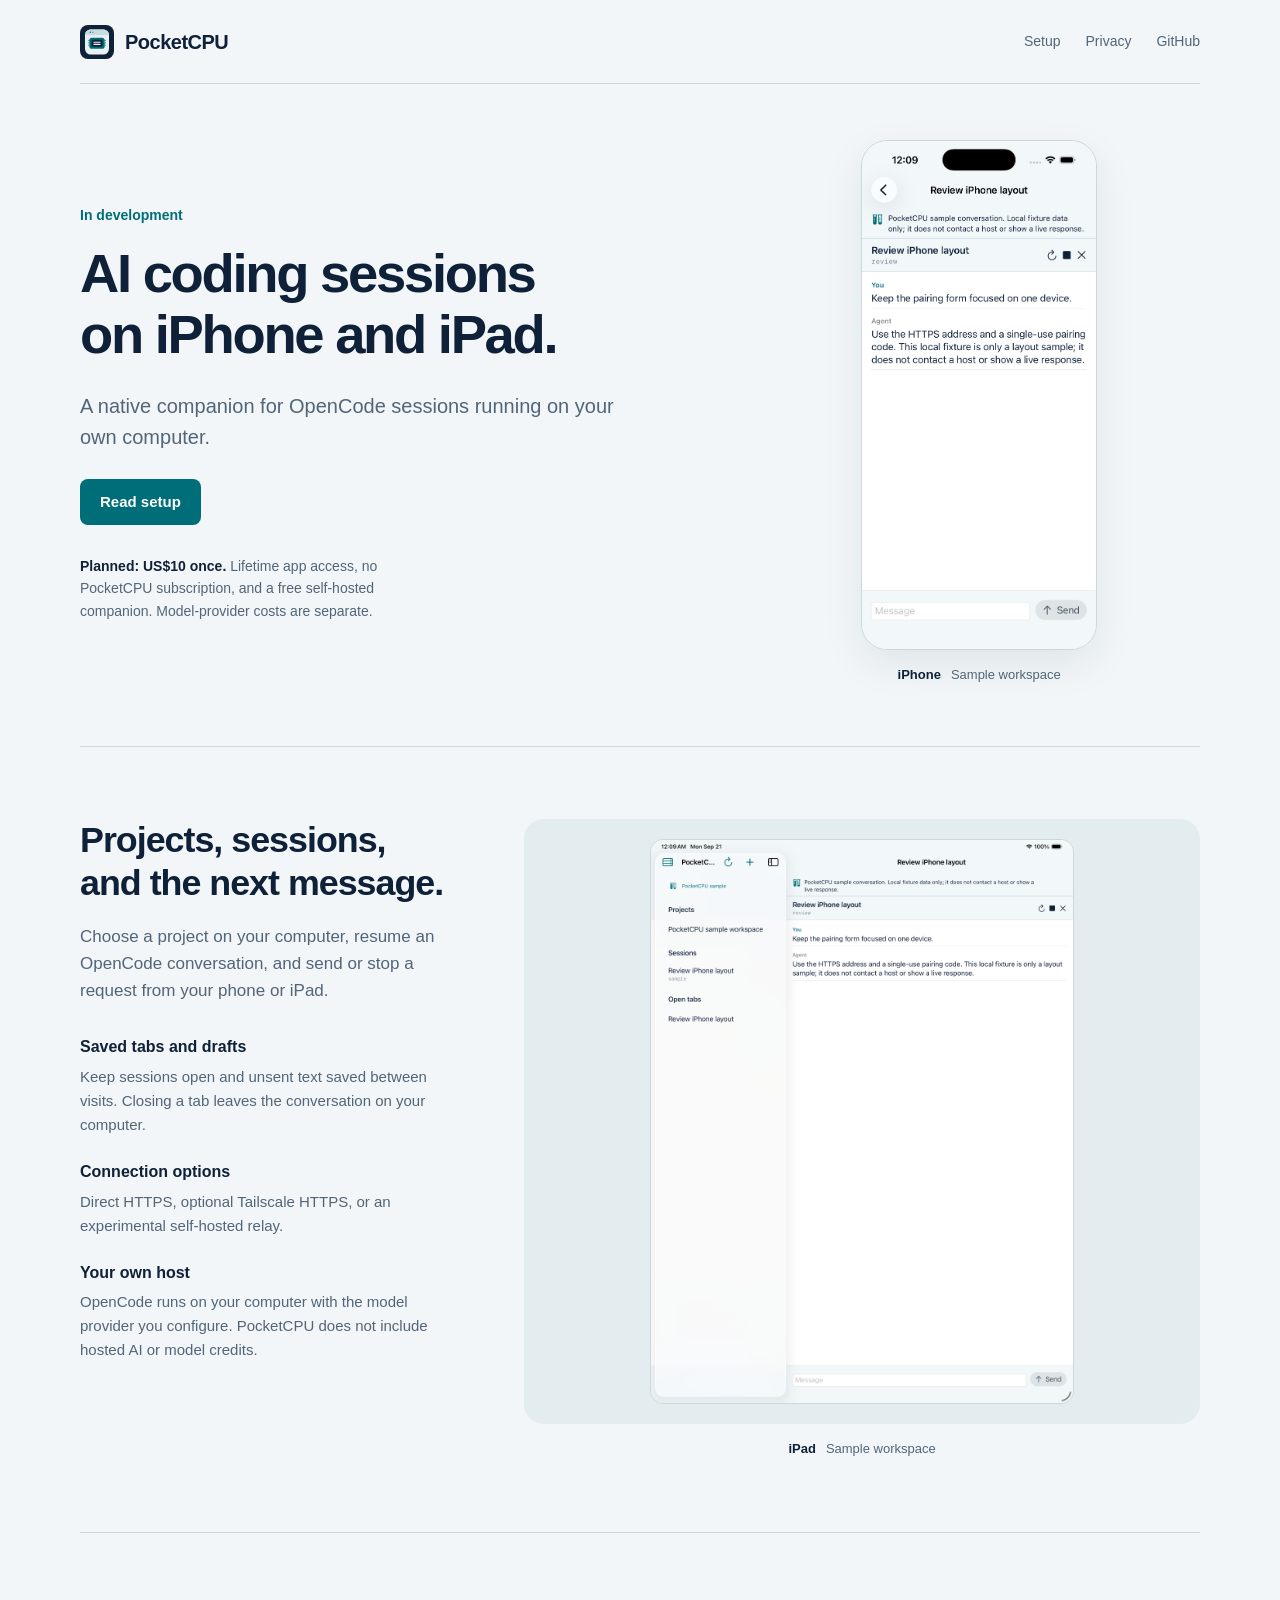
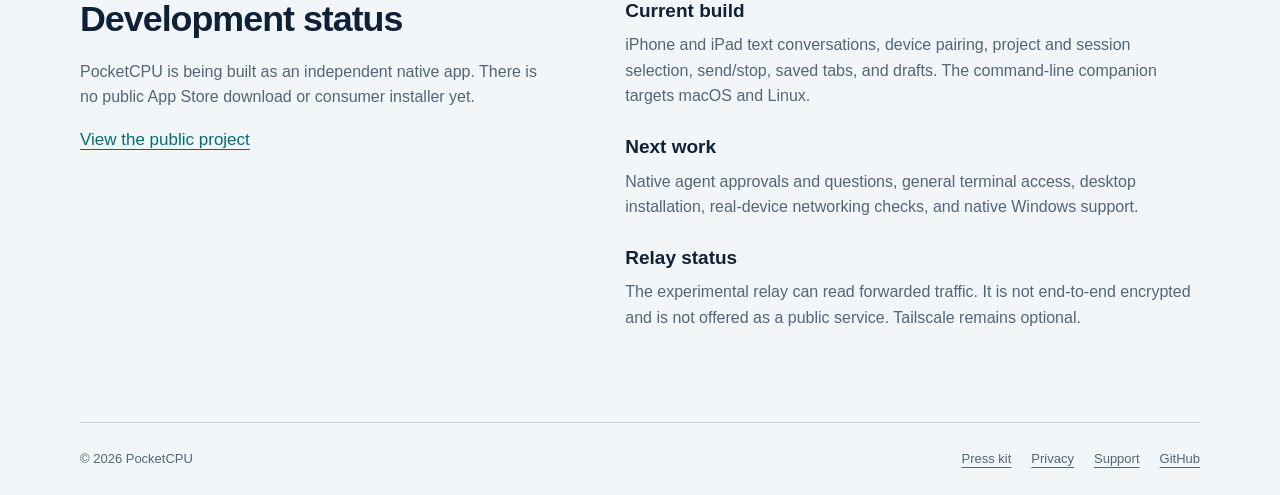
==== index.html @ 03f11029 "Publish PocketCPU development website and product materials" ====
<!doctype html>
<html lang="en">
<head>
  <meta charset="utf-8">
  <meta name="viewport" content="width=device-width, initial-scale=1">
  <meta name="description" content="A native iPhone and iPad client for OpenCode sessions on your own computer. In development. Planned US$10 one-time purchase.">
  <meta property="og:title" content="PocketCPU | AI coding on iPhone and iPad">
  <meta property="og:description" content="A native iPhone and iPad client for OpenCode sessions on your own computer. In development. Planned US$10 one-time purchase.">
  <meta property="og:type" content="website">
  <meta property="og:url" content="https://sbenson2.github.io/PocketCPU/">
  <meta property="og:image" content="https://sbenson2.github.io/PocketCPU/assets/app-icon-1024.png">
  <meta property="og:image:alt" content="PocketCPU app icon">
  <meta name="twitter:card" content="summary">
  <link rel="canonical" href="https://sbenson2.github.io/PocketCPU/">
  <link rel="icon" href="assets/brand.svg" type="image/svg+xml">
  <link rel="apple-touch-icon" href="assets/app-icon-1024.png">
  <link rel="stylesheet" href="styles.css">
  <title>PocketCPU | AI coding on iPhone and iPad</title>
</head>
<body>
  <a class="skip-link" href="#main">Skip to content</a>
  <header class="site-header wrap">
    <a class="brand" href="./" aria-label="PocketCPU home"><img src="assets/brand.svg" width="34" height="34" alt=""><span>PocketCPU</span></a>
    <nav aria-label="Main navigation">
      <a href="guide.html">Setup</a>
      <a href="privacy.html">Privacy</a>
      <a class="desktop-link" href="https://github.com/sbenson2/PocketCPU">GitHub</a>
    </nav>
  </header>
  <main id="main" tabindex="-1">
    <section class="hero wrap" aria-labelledby="intro">
      <div class="hero-copy">
        <p class="status">In development</p>
        <h1 id="intro">AI coding sessions<br>on iPhone and iPad.</h1>
        <p class="lede">A native companion for OpenCode sessions running on your own computer.</p>
        <a class="button primary" href="guide.html">Read setup</a>
        <p class="purchase-note"><strong>Planned: US$10 once.</strong> Lifetime app access, no PocketCPU subscription, and a free self-hosted companion. Model-provider costs are separate.</p>
      </div>
      <figure class="hero-shot">
        <img src="assets/screenshot-iphone.png" width="1206" height="2622" fetchpriority="high" alt="PocketCPU on iPhone showing a labelled sample coding conversation">
        <figcaption><strong>iPhone</strong><span>Sample workspace</span></figcaption>
      </figure>
    </section>
    <section class="workspace wrap" aria-labelledby="workspace">
      <div class="workspace-copy">
        <h2 id="workspace">Projects, sessions,<br>and the next message.</h2>
        <p>Choose a project on your computer, resume an OpenCode conversation, and send or stop a request from your phone or iPad.</p>
        <dl class="feature-list">
          <dt>Saved tabs and drafts</dt><dd>Keep sessions open and unsent text saved between visits. Closing a tab leaves the conversation on your computer.</dd>
          <dt>Connection options</dt><dd>Direct HTTPS, optional Tailscale HTTPS, or an experimental self-hosted relay.</dd>
          <dt>Your own host</dt><dd>OpenCode runs on your computer with the model provider you configure. PocketCPU does not include hosted AI or model credits.</dd>
        </dl>
      </div>
      <figure class="tablet-shot">
        <a href="assets/screenshot-ipad.png" aria-label="View the full-size iPad sample screenshot"><img src="assets/screenshot-ipad.png" width="2064" height="2752" loading="lazy" alt="PocketCPU on iPad with projects and sessions beside a labelled sample conversation"></a>
        <figcaption><strong>iPad</strong><span>Sample workspace</span></figcaption>
      </figure>
    </section>
    <section class="scope wrap" aria-labelledby="status">
      <div class="scope-intro">
        <h2 id="status">Development status</h2>
        <p>PocketCPU is being built as an independent native app. There is no public App Store download or consumer installer yet.</p>
        <a href="https://github.com/sbenson2/PocketCPU">View the public project</a>
      </div>
      <div class="scope-details">
        <h3>Current build</h3>
        <p>iPhone and iPad text conversations, device pairing, project and session selection, send/stop, saved tabs, and drafts. The command-line companion targets macOS and Linux.</p>
        <h3>Next work</h3>
        <p>Native agent approvals and questions, general terminal access, desktop installation, real-device networking checks, and native Windows support.</p>
        <h3>Relay status</h3>
        <p>The experimental relay can read forwarded traffic. It is not end-to-end encrypted and is not offered as a public service. Tailscale remains optional.</p>
      </div>
    </section>
  </main>
  <footer class="site-footer wrap">
    <span>© 2026 PocketCPU</span>
    <nav aria-label="Footer"><a href="press.html">Press kit</a><a href="privacy.html">Privacy</a><a href="https://github.com/sbenson2/PocketCPU/issues">Support</a><a href="https://github.com/sbenson2/PocketCPU">GitHub</a></nav>
  </footer>
</body>
</html>
---- styles.css ----
:root {
  color-scheme: light dark;
  --paper: #f2f6f8;
  --surface: #ffffff;
  --ink: #0f2138;
  --muted: #526579;
  --line: #cbd7dc;
  --accent: #006e78;
  --action: #006e78;
  --action-ink: #ffffff;
  --soft: #e3edf0;
  font-family: -apple-system, BlinkMacSystemFont, "Avenir Next", Avenir, "Segoe UI", sans-serif;
}
* { box-sizing: border-box; }
html { scroll-behavior: smooth; scroll-padding-top: 24px; }
body { margin: 0; background: var(--paper); color: var(--ink); font-size: 17px; line-height: 1.6; }
a { color: var(--accent); text-underline-offset: 4px; }
a:hover { text-decoration-thickness: 2px; }
a:focus-visible, summary:focus-visible { outline: 3px solid var(--accent); outline-offset: 5px; border-radius: 3px; }
img { display: block; max-width: 100%; height: auto; }
h1, h2, h3, p { margin-top: 0; }
h1, h2, h3 { font-weight: 650; }
h1 { font-size: clamp(38px, 4.25vw, 58px); line-height: 1.12; letter-spacing: -.042em; margin-bottom: 25px; }
h2 { font-size: clamp(27px, 2.8vw, 38px); line-height: 1.2; letter-spacing: -.028em; margin-bottom: 18px; }
h3 { font-size: 19px; line-height: 1.35; margin-bottom: 9px; }
p { max-width: 70ch; }
.wrap { width: min(1120px, calc(100% - 64px)); margin-inline: auto; }
.skip-link { position: absolute; top: 10px; left: 20px; padding: 9px 16px; background: var(--surface); transform: translateY(-180%); z-index: 2; }
.skip-link:focus { transform: none; }
.site-header { display: flex; align-items: center; justify-content: space-between; gap: 20px; min-height: 84px; border-bottom: 1px solid var(--line); }
.brand { display: inline-flex; align-items: center; gap: 11px; font-size: 20px; letter-spacing: -.025em; font-weight: 700; text-decoration: none; color: var(--ink); white-space: nowrap; }
.brand img { width: 34px; height: 34px; border-radius: 8px; }
.site-header nav { display: flex; align-items: center; gap: 25px; font-size: 14px; }
.site-header nav a { color: var(--muted); text-decoration: none; padding-block: 12px; }
.site-header nav a[aria-current="page"], .site-header nav a:hover { color: var(--accent); }
.hero { display: grid; grid-template-columns: minmax(0, 1.4fr) minmax(0, 1fr); gap: 60px; align-items: center; padding-block: 56px 60px; }
.hero-copy { min-width: 0; }
.status { margin-bottom: 18px; font-size: 14px; font-weight: 600; color: var(--accent); }
.lede { max-width: 48ch; font-size: 20px; color: var(--muted); line-height: 1.55; margin-bottom: 26px; }
.button { display: inline-flex; justify-content: center; align-items: center; min-height: 46px; padding: 10px 20px; border-radius: 8px; font-size: 15px; font-weight: 650; text-decoration: none; white-space: nowrap; }
.button.primary { background: var(--action); color: var(--action-ink); }
.button.primary:hover { filter: brightness(.93); }
.hero-shot { display: flex; flex-direction: column; align-items: center; margin: 0; min-width: 0; }
.hero-shot img { width: auto; max-height: 510px; border: 1px solid var(--line); border-radius: 26px; box-shadow: 0 14px 40px rgb(15 33 56 / .08); }
figcaption { display: flex; justify-content: center; flex-wrap: wrap; gap: 10px; margin-top: 15px; font-size: 13px; color: var(--muted); }
figcaption strong { font-weight: 600; color: var(--ink); }
.purchase-note { margin-top: 30px; margin-bottom: 0; font-size: 14px; color: var(--muted); max-width: 40ch; }
.purchase-note strong { color: var(--ink); font-weight: 650; }
.workspace { display: grid; grid-template-columns: minmax(0, .72fr) minmax(0, 1.28fr); align-items: start; gap: 64px; border-top: 1px solid var(--line); padding-block: 72px; }
.workspace-copy p { color: var(--muted); }
.feature-list { margin: 30px 0 0; }
.feature-list dt { font-weight: 650; font-size: 16px; margin-top: 22px; }
.feature-list dd { margin: 5px 0 0; font-size: 15px; color: var(--muted); }
.tablet-shot { margin: 0; min-width: 0; }
.tablet-shot > a { display: block; padding: 20px; background: var(--soft); border-radius: 20px; }
.tablet-shot img { width: auto; max-height: 565px; margin-inline: auto; border: 1px solid var(--line); border-radius: 13px; }
.scope { border-top: 1px solid var(--line); padding-block: 65px 75px; display: grid; grid-template-columns: minmax(0, .9fr) minmax(0, 1.1fr); gap: 75px; }
.scope-intro p, .scope-details p { color: var(--muted); font-size: 16px; }
.scope-details h3 { margin-top: 25px; }
.scope-details h3:first-child { margin-top: 0; }
.prose { max-width: 800px; padding-block: 65px 80px; }
.prose h1 { max-width: 20ch; }
.prose h2 { font-size: 26px; margin-top: 44px; }
.prose h3 { margin-top: 28px; }
.prose p, .prose li { color: var(--muted); }
.prose strong { color: var(--ink); }
.prose ul, .prose ol { padding-left: 24px; }
.prose li { padding-left: 4px; margin-block: 9px; }
.prose code { font-size: .9em; overflow-wrap: anywhere; }
.prose pre { padding: 18px 20px; overflow-x: auto; border-radius: 10px; background: var(--soft); font-size: 14px; line-height: 1.65; }
.prose .note { padding: 18px 20px; border-left: 3px solid var(--accent); background: var(--soft); }
.asset-links { display: flex; gap: 14px 26px; flex-wrap: wrap; margin-block: 24px; }
.fact-list { display: grid; grid-template-columns: 145px minmax(0, 1fr); gap: 15px 24px; margin-block: 24px; }
.fact-list dt { font-weight: 650; }
.fact-list dd { margin: 0; color: var(--muted); }
.site-footer { display: flex; align-items: center; justify-content: space-between; gap: 20px; border-top: 1px solid var(--line); padding-block: 26px; color: var(--muted); font-size: 13px; }
.site-footer nav { display: flex; flex-wrap: wrap; gap: 20px; }
.site-footer a { color: var(--muted); }
@media (max-width: 900px) {
  .hero { gap: 32px; }
  .workspace { gap: 34px; grid-template-columns: minmax(0, .8fr) minmax(0, 1.2fr); }
  .scope { gap: 35px; }
}
@media (max-width: 680px) {
  .wrap { width: calc(100% - 36px); }
  .site-header { gap: 10px; min-height: 72px; }
  .brand { gap: 8px; font-size: 18px; }
  .brand img { width: 29px; height: 29px; border-radius: 7px; }
  .site-header nav { gap: 14px; font-size: 12px; }
  .site-header nav .desktop-link { display: none; }
  .hero { grid-template-columns: 1fr; gap: 36px; padding-block: 42px 45px; }
  h1 { font-size: clamp(34px, 8.8vw, 47px); }
  .lede { font-size: 18px; }
  .hero-shot img { max-height: 440px; }
  .purchase-note { margin-top: 23px; }
  .workspace, .scope { grid-template-columns: 1fr; gap: 30px; padding-block: 46px; }
  .feature-list { display: grid; grid-template-columns: 1fr; margin-top: 20px; }
  .tablet-shot > a { padding: 14px; border-radius: 14px; }
  .tablet-shot img { max-height: 550px; }
  .prose { padding-block: 40px 60px; }
  .fact-list { grid-template-columns: 1fr; gap: 5px; }
  .fact-list dd { margin-bottom: 16px; }
  .site-footer { align-items: flex-start; flex-direction: column; gap: 12px; }
}
@media (prefers-color-scheme: dark) {
  :root { --paper: #102032; --surface: #152b3d; --ink: #e9f2f5; --muted: #b2c1cc; --line: #344d60; --accent: #72d2d7; --action: #72d2d7; --action-ink: #102032; --soft: #193348; }
  .hero-shot img { box-shadow: 0 14px 40px rgb(0 0 0 / .16); }
}
@media (prefers-reduced-motion: reduce) {
  html { scroll-behavior: auto; }
}
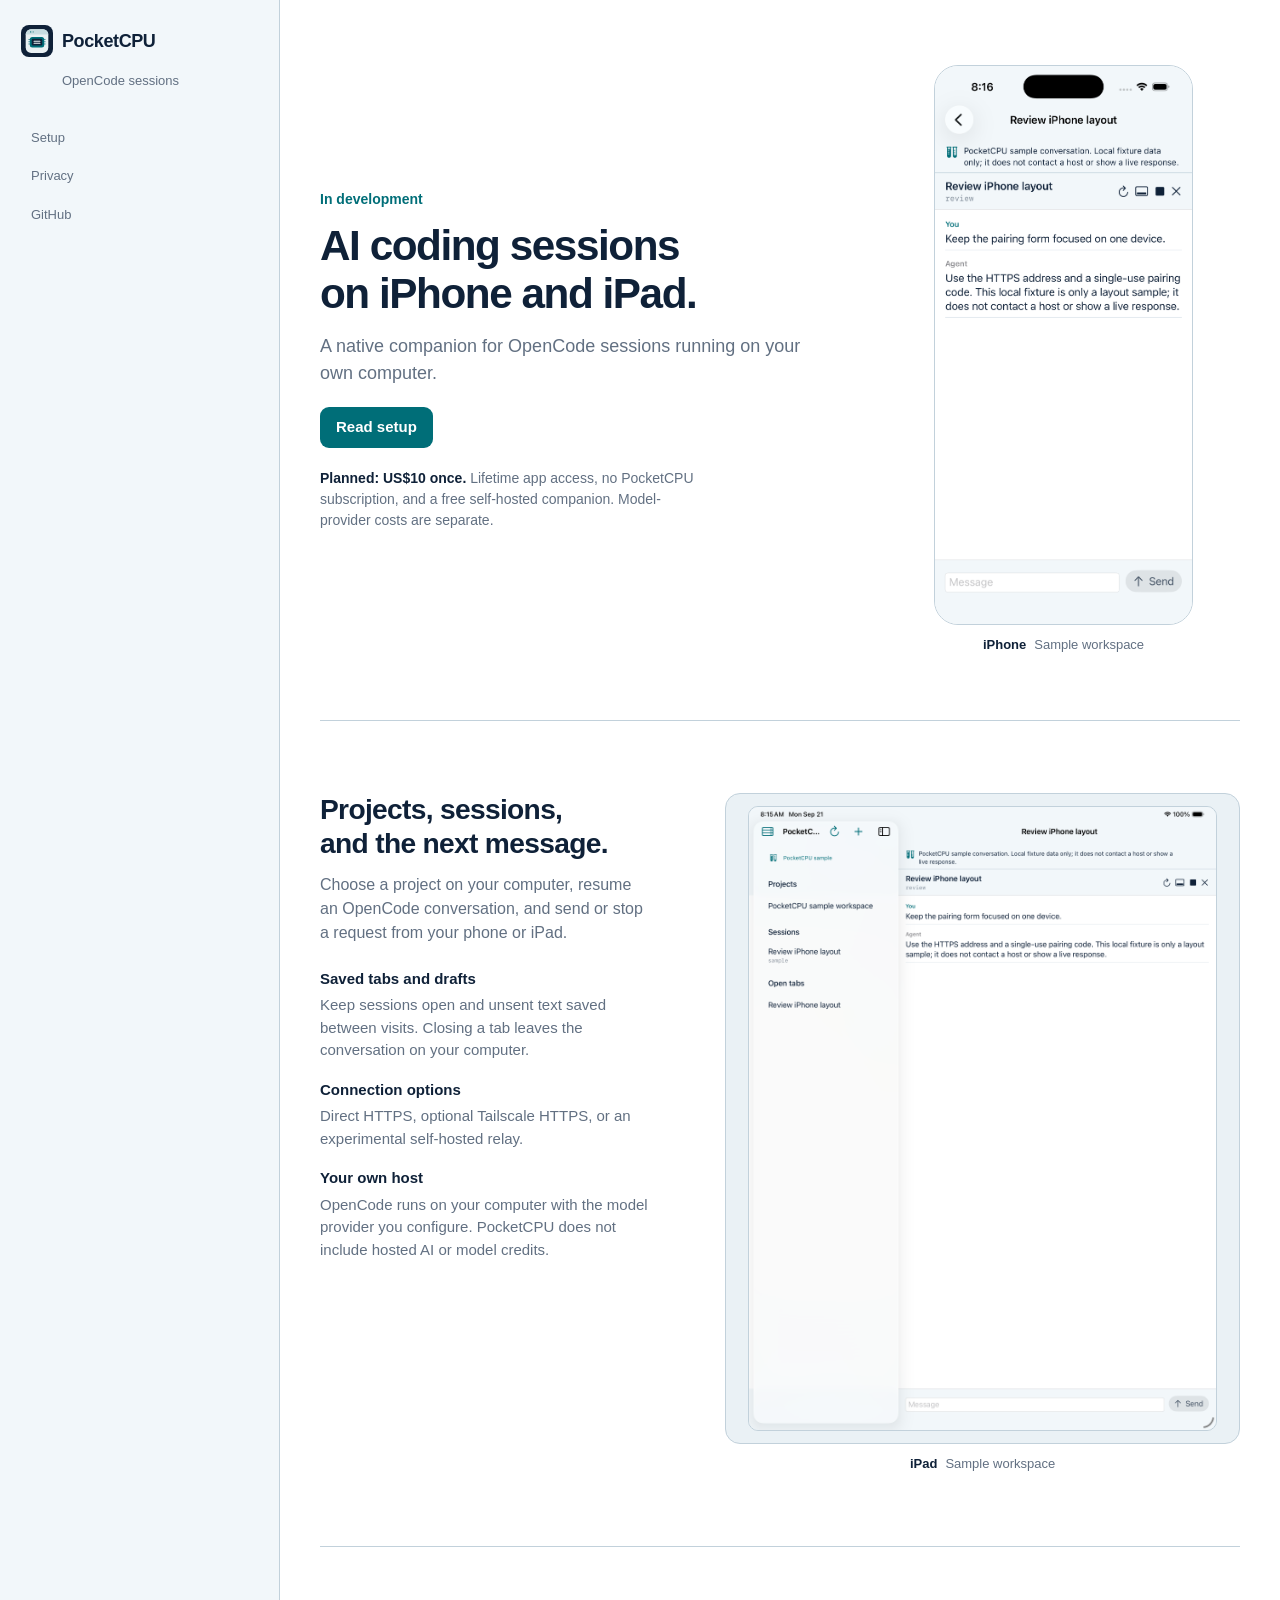
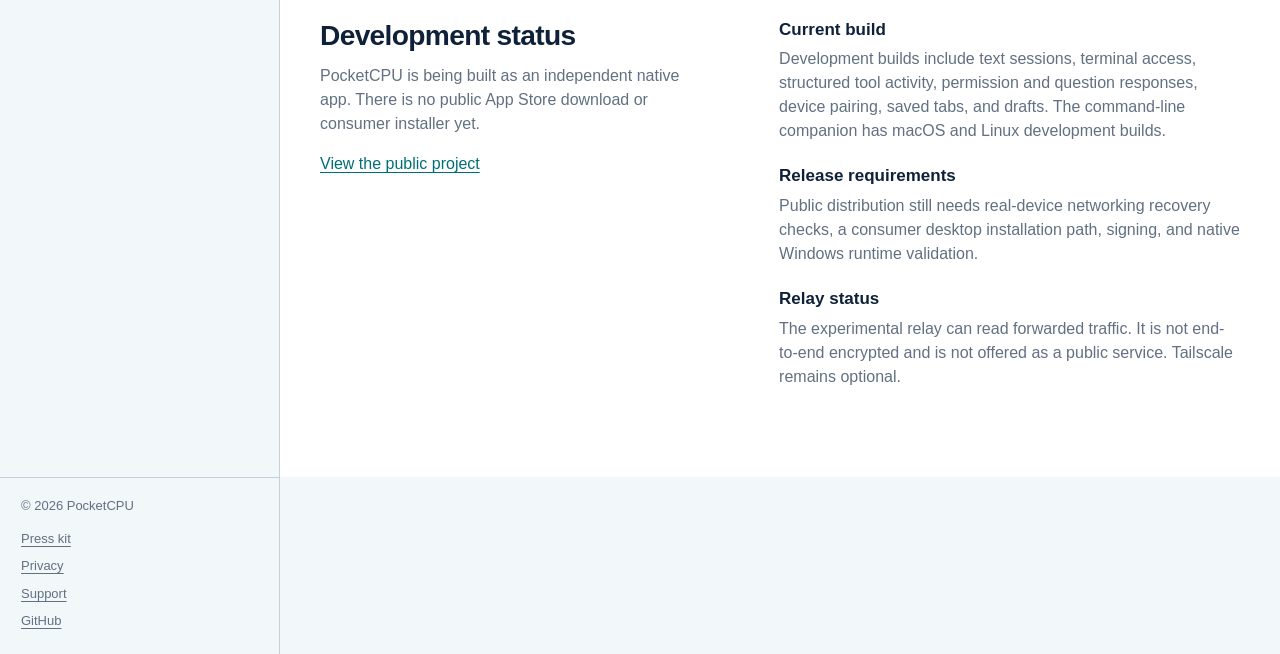
==== commit 44636d8e: "Match the PocketCPU website to the standalone native app" ====
--- a/index.html
+++ b/index.html
@@ -19,8 +19,9 @@
 </head>
 <body>
   <a class="skip-link" href="#main">Skip to content</a>
-  <header class="site-header wrap">
+  <header class="site-header site-rail wrap">
     <a class="brand" href="./" aria-label="PocketCPU home"><img src="assets/brand.svg" width="34" height="34" alt=""><span>PocketCPU</span></a>
+    <p class="site-context">OpenCode sessions</p>
     <nav aria-label="Main navigation">
       <a href="guide.html">Setup</a>
       <a href="privacy.html">Privacy</a>
@@ -64,9 +65,9 @@
       </div>
       <div class="scope-details">
         <h3>Current build</h3>
-        <p>iPhone and iPad text conversations, device pairing, project and session selection, send/stop, saved tabs, and drafts. The command-line companion targets macOS and Linux.</p>
-        <h3>Next work</h3>
-        <p>Native agent approvals and questions, general terminal access, desktop installation, real-device networking checks, and native Windows support.</p>
+        <p>Development builds include text sessions, terminal access, structured tool activity, permission and question responses, device pairing, saved tabs, and drafts. The command-line companion has macOS and Linux development builds.</p>
+        <h3>Release requirements</h3>
+        <p>Public distribution still needs real-device networking recovery checks, a consumer desktop installation path, signing, and native Windows runtime validation.</p>
         <h3>Relay status</h3>
         <p>The experimental relay can read forwarded traffic. It is not end-to-end encrypted and is not offered as a public service. Tailscale remains optional.</p>
       </div>
--- a/styles.css
+++ b/styles.css
@@ -1,111 +1,128 @@
 :root {
   color-scheme: light dark;
-  --paper: #f2f6f8;
+  --paper: #f2f7fa;
   --surface: #ffffff;
   --ink: #0f2138;
-  --muted: #526579;
-  --line: #cbd7dc;
-  --accent: #006e78;
-  --action: #006e78;
-  --action-ink: #ffffff;
-  --soft: #e3edf0;
-  font-family: -apple-system, BlinkMacSystemFont, "Avenir Next", Avenir, "Segoe UI", sans-serif;
+  --muted: #627082;
+  --line: #c2d1db;
+  --signal: #006e78;
+  --soft: #eaf1f5;
+  font-family: -apple-system, BlinkMacSystemFont, "Segoe UI", sans-serif;
 }
+
 * { box-sizing: border-box; }
 html { scroll-behavior: smooth; scroll-padding-top: 24px; }
-body { margin: 0; background: var(--paper); color: var(--ink); font-size: 17px; line-height: 1.6; }
-a { color: var(--accent); text-underline-offset: 4px; }
+body { margin: 0; min-width: 0; background: var(--paper); color: var(--ink); font-size: 16px; line-height: 1.5; }
+a { color: var(--signal); text-underline-offset: 3px; }
 a:hover { text-decoration-thickness: 2px; }
-a:focus-visible, summary:focus-visible { outline: 3px solid var(--accent); outline-offset: 5px; border-radius: 3px; }
+a:focus-visible, summary:focus-visible { outline: 3px solid var(--signal); outline-offset: 4px; border-radius: 4px; }
 img { display: block; max-width: 100%; height: auto; }
 h1, h2, h3, p { margin-top: 0; }
-h1, h2, h3 { font-weight: 650; }
-h1 { font-size: clamp(38px, 4.25vw, 58px); line-height: 1.12; letter-spacing: -.042em; margin-bottom: 25px; }
-h2 { font-size: clamp(27px, 2.8vw, 38px); line-height: 1.2; letter-spacing: -.028em; margin-bottom: 18px; }
-h3 { font-size: 19px; line-height: 1.35; margin-bottom: 9px; }
-p { max-width: 70ch; }
-.wrap { width: min(1120px, calc(100% - 64px)); margin-inline: auto; }
-.skip-link { position: absolute; top: 10px; left: 20px; padding: 9px 16px; background: var(--surface); transform: translateY(-180%); z-index: 2; }
+h1, h2, h3 { color: var(--ink); font-weight: 650; }
+h1 { max-width: 21ch; margin-bottom: 16px; font-size: clamp(31px, 3.3vw, 44px); letter-spacing: -.034em; line-height: 1.12; }
+h2 { margin-bottom: 12px; font-size: clamp(23px, 2.2vw, 30px); letter-spacing: -.024em; line-height: 1.2; }
+h3 { margin-bottom: 6px; font-size: 17px; line-height: 1.35; }
+p { max-width: 66ch; }
+.wrap { width: min(1120px, calc(100% - 48px)); margin-inline: auto; }
+.skip-link { position: absolute; top: 9px; left: 16px; z-index: 3; padding: 8px 12px; background: var(--surface); color: var(--ink); transform: translateY(-180%); }
 .skip-link:focus { transform: none; }
-.site-header { display: flex; align-items: center; justify-content: space-between; gap: 20px; min-height: 84px; border-bottom: 1px solid var(--line); }
-.brand { display: inline-flex; align-items: center; gap: 11px; font-size: 20px; letter-spacing: -.025em; font-weight: 700; text-decoration: none; color: var(--ink); white-space: nowrap; }
-.brand img { width: 34px; height: 34px; border-radius: 8px; }
-.site-header nav { display: flex; align-items: center; gap: 25px; font-size: 14px; }
-.site-header nav a { color: var(--muted); text-decoration: none; padding-block: 12px; }
-.site-header nav a[aria-current="page"], .site-header nav a:hover { color: var(--accent); }
-.hero { display: grid; grid-template-columns: minmax(0, 1.4fr) minmax(0, 1fr); gap: 60px; align-items: center; padding-block: 56px 60px; }
+
+.site-header { display: flex; align-items: center; justify-content: space-between; min-height: 60px; gap: 14px; border-bottom: 1px solid var(--line); }
+.brand { display: inline-flex; flex: 0 1 auto; align-items: center; gap: 9px; color: var(--ink); font-size: 17px; font-weight: 650; letter-spacing: -.022em; text-decoration: none; white-space: nowrap; }
+.brand img { width: 29px; height: 29px; border-radius: 7px; }
+.site-context { display: none; }
+.site-header nav { display: flex; align-items: center; gap: 15px; min-width: 0; font-size: 13px; }
+.site-header nav a { color: var(--muted); text-decoration: none; white-space: nowrap; }
+.site-header nav a[aria-current="page"], .site-header nav a:hover { color: var(--signal); }
+
+main { min-width: 0; }
+.hero { display: grid; grid-template-columns: minmax(0, 1fr) minmax(230px, .72fr); align-items: center; gap: clamp(32px, 6vw, 78px); padding-block: clamp(36px, 5vw, 64px); }
 .hero-copy { min-width: 0; }
-.status { margin-bottom: 18px; font-size: 14px; font-weight: 600; color: var(--accent); }
-.lede { max-width: 48ch; font-size: 20px; color: var(--muted); line-height: 1.55; margin-bottom: 26px; }
-.button { display: inline-flex; justify-content: center; align-items: center; min-height: 46px; padding: 10px 20px; border-radius: 8px; font-size: 15px; font-weight: 650; text-decoration: none; white-space: nowrap; }
-.button.primary { background: var(--action); color: var(--action-ink); }
-.button.primary:hover { filter: brightness(.93); }
-.hero-shot { display: flex; flex-direction: column; align-items: center; margin: 0; min-width: 0; }
-.hero-shot img { width: auto; max-height: 510px; border: 1px solid var(--line); border-radius: 26px; box-shadow: 0 14px 40px rgb(15 33 56 / .08); }
-figcaption { display: flex; justify-content: center; flex-wrap: wrap; gap: 10px; margin-top: 15px; font-size: 13px; color: var(--muted); }
-figcaption strong { font-weight: 600; color: var(--ink); }
-.purchase-note { margin-top: 30px; margin-bottom: 0; font-size: 14px; color: var(--muted); max-width: 40ch; }
+.status { margin-bottom: 12px; color: var(--signal); font-size: 14px; font-weight: 600; }
+.lede { margin-bottom: 21px; color: var(--muted); font-size: 18px; line-height: 1.48; }
+.button { display: inline-flex; min-height: 40px; align-items: center; justify-content: center; padding: 8px 15px; border: 1px solid transparent; border-radius: 9px; font-size: 15px; font-weight: 600; text-decoration: none; white-space: nowrap; }
+.button.primary { background: var(--signal); color: #fff; }
+.button.primary:hover { background: #005f68; }
+.purchase-note { max-width: 49ch; margin: 20px 0 0; color: var(--muted); font-size: 14px; }
 .purchase-note strong { color: var(--ink); font-weight: 650; }
-.workspace { display: grid; grid-template-columns: minmax(0, .72fr) minmax(0, 1.28fr); align-items: start; gap: 64px; border-top: 1px solid var(--line); padding-block: 72px; }
-.workspace-copy p { color: var(--muted); }
-.feature-list { margin: 30px 0 0; }
-.feature-list dt { font-weight: 650; font-size: 16px; margin-top: 22px; }
-.feature-list dd { margin: 5px 0 0; font-size: 15px; color: var(--muted); }
-.tablet-shot { margin: 0; min-width: 0; }
-.tablet-shot > a { display: block; padding: 20px; background: var(--soft); border-radius: 20px; }
-.tablet-shot img { width: auto; max-height: 565px; margin-inline: auto; border: 1px solid var(--line); border-radius: 13px; }
-.scope { border-top: 1px solid var(--line); padding-block: 65px 75px; display: grid; grid-template-columns: minmax(0, .9fr) minmax(0, 1.1fr); gap: 75px; }
-.scope-intro p, .scope-details p { color: var(--muted); font-size: 16px; }
-.scope-details h3 { margin-top: 25px; }
+.hero-shot, .tablet-shot { min-width: 0; margin: 0; }
+.hero-shot { display: flex; flex-direction: column; align-items: center; }
+.hero-shot img { width: auto; max-height: 560px; border: 1px solid var(--line); border-radius: 24px; }
+figcaption { display: flex; flex-wrap: wrap; justify-content: center; gap: 8px; margin-top: 10px; color: var(--muted); font-size: 13px; }
+figcaption strong { color: var(--ink); font-weight: 600; }
+
+.workspace { display: grid; grid-template-columns: minmax(0, .78fr) minmax(0, 1.22fr); align-items: start; gap: clamp(36px, 6vw, 76px); padding-block: clamp(43px, 6vw, 72px); border-top: 1px solid var(--line); }
+.workspace-copy p, .scope-intro p, .scope-details p { color: var(--muted); }
+.feature-list { margin: 23px 0 0; }
+.feature-list dt { margin-top: 17px; color: var(--ink); font-size: 15px; font-weight: 650; }
+.feature-list dd { margin: 4px 0 0; color: var(--muted); font-size: 15px; }
+.tablet-shot > a { display: block; padding: 12px; background: var(--soft); border: 1px solid var(--line); border-radius: 15px; }
+.tablet-shot img { width: auto; max-height: 625px; margin-inline: auto; border: 1px solid var(--line); border-radius: 10px; }
+.scope { display: grid; grid-template-columns: minmax(0, .9fr) minmax(0, 1.1fr); gap: clamp(36px, 7vw, 82px); padding-block: clamp(43px, 6vw, 72px); border-top: 1px solid var(--line); }
+.scope-details h3 { margin-top: 22px; }
 .scope-details h3:first-child { margin-top: 0; }
-.prose { max-width: 800px; padding-block: 65px 80px; }
-.prose h1 { max-width: 20ch; }
-.prose h2 { font-size: 26px; margin-top: 44px; }
-.prose h3 { margin-top: 28px; }
+
+.prose { max-width: 800px; padding-block: clamp(42px, 6vw, 72px); }
+.prose h1 { max-width: 23ch; }
+.prose h2 { margin-top: 39px; font-size: 25px; }
+.prose h3 { margin-top: 26px; }
 .prose p, .prose li { color: var(--muted); }
 .prose strong { color: var(--ink); }
-.prose ul, .prose ol { padding-left: 24px; }
-.prose li { padding-left: 4px; margin-block: 9px; }
+.prose ul, .prose ol { padding-left: 23px; }
+.prose li { padding-left: 4px; margin-block: 8px; }
 .prose code { font-size: .9em; overflow-wrap: anywhere; }
-.prose pre { padding: 18px 20px; overflow-x: auto; border-radius: 10px; background: var(--soft); font-size: 14px; line-height: 1.65; }
-.prose .note { padding: 18px 20px; border-left: 3px solid var(--accent); background: var(--soft); }
-.asset-links { display: flex; gap: 14px 26px; flex-wrap: wrap; margin-block: 24px; }
-.fact-list { display: grid; grid-template-columns: 145px minmax(0, 1fr); gap: 15px 24px; margin-block: 24px; }
-.fact-list dt { font-weight: 650; }
+.prose pre { padding: 14px 16px; overflow-x: auto; border: 1px solid var(--line); border-radius: 9px; background: var(--soft); font-size: 14px; line-height: 1.6; }
+.prose .note { padding: 14px 16px; border-left: 3px solid var(--signal); background: var(--soft); }
+.asset-links { display: flex; flex-wrap: wrap; gap: 12px 23px; margin-block: 20px; }
+.fact-list { display: grid; grid-template-columns: 135px minmax(0, 1fr); gap: 13px 23px; margin-block: 22px; }
+.fact-list dt { color: var(--ink); font-weight: 650; }
 .fact-list dd { margin: 0; color: var(--muted); }
-.site-footer { display: flex; align-items: center; justify-content: space-between; gap: 20px; border-top: 1px solid var(--line); padding-block: 26px; color: var(--muted); font-size: 13px; }
-.site-footer nav { display: flex; flex-wrap: wrap; gap: 20px; }
+.site-footer { display: flex; align-items: center; justify-content: space-between; gap: 18px; padding-block: 22px; border-top: 1px solid var(--line); color: var(--muted); font-size: 13px; }
+.site-footer nav { display: flex; flex-wrap: wrap; gap: 14px 19px; }
 .site-footer a { color: var(--muted); }
-@media (max-width: 900px) {
-  .hero { gap: 32px; }
-  .workspace { gap: 34px; grid-template-columns: minmax(0, .8fr) minmax(0, 1.2fr); }
-  .scope { gap: 35px; }
+
+@media (min-width: 840px) {
+  body { display: grid; min-height: 100vh; grid-template-columns: 280px minmax(0, 1fr); grid-template-rows: 1fr auto; }
+  .wrap { width: min(1120px, calc(100% - 80px)); }
+  .site-header { grid-column: 1; grid-row: 1; display: block; width: auto; min-height: 0; margin: 0; padding: 25px 21px; border: 0; border-right: 1px solid var(--line); }
+  .brand { font-size: 18px; }
+  .brand img { width: 32px; height: 32px; border-radius: 8px; }
+  .site-context { display: block; margin: 7px 0 29px 41px; color: var(--muted); font-size: 13px; }
+  .site-header nav { display: grid; justify-items: start; gap: 3px; }
+  .site-header nav a { width: 100%; padding: 8px 10px; border-radius: 7px; }
+  .site-header nav a[aria-current="page"] { background: var(--soft); color: var(--ink); }
+  main { grid-column: 2; grid-row: 1; background: var(--surface); }
+  .site-footer { grid-column: 1; grid-row: 2; display: block; width: auto; margin: 0; padding: 18px 21px 23px; border-right: 1px solid var(--line); }
+  .site-footer nav { display: grid; gap: 8px; margin-top: 13px; }
+  .site-footer a { width: fit-content; }
+  .hero { min-height: min(720px, 100vh); }
 }
+
+@media (max-width: 839px) {
+  .workspace { grid-template-columns: minmax(0, .8fr) minmax(0, 1.2fr); }
+}
+
 @media (max-width: 680px) {
-  .wrap { width: calc(100% - 36px); }
-  .site-header { gap: 10px; min-height: 72px; }
-  .brand { gap: 8px; font-size: 18px; }
-  .brand img { width: 29px; height: 29px; border-radius: 7px; }
-  .site-header nav { gap: 14px; font-size: 12px; }
-  .site-header nav .desktop-link { display: none; }
-  .hero { grid-template-columns: 1fr; gap: 36px; padding-block: 42px 45px; }
-  h1 { font-size: clamp(34px, 8.8vw, 47px); }
-  .lede { font-size: 18px; }
-  .hero-shot img { max-height: 440px; }
-  .purchase-note { margin-top: 23px; }
-  .workspace, .scope { grid-template-columns: 1fr; gap: 30px; padding-block: 46px; }
-  .feature-list { display: grid; grid-template-columns: 1fr; margin-top: 20px; }
-  .tablet-shot > a { padding: 14px; border-radius: 14px; }
-  .tablet-shot img { max-height: 550px; }
-  .prose { padding-block: 40px 60px; }
-  .fact-list { grid-template-columns: 1fr; gap: 5px; }
-  .fact-list dd { margin-bottom: 16px; }
-  .site-footer { align-items: flex-start; flex-direction: column; gap: 12px; }
+  .wrap { width: min(100% - 32px, 560px); }
+  .desktop-link { display: none; }
+  .site-header nav { gap: 13px; font-size: 12px; }
+  .hero { grid-template-columns: 1fr; gap: 27px; }
+  .hero-shot { order: -1; }
+  .hero-shot img { max-height: 490px; }
+  .workspace, .scope { grid-template-columns: 1fr; gap: 30px; }
+  .workspace { padding-block: 44px; }
+  .tablet-shot img { max-height: 515px; }
+  .prose { padding-block: 39px 55px; }
+  .fact-list { grid-template-columns: 1fr; gap: 4px; }
+  .fact-list dd { margin-bottom: 14px; }
+  .site-footer { flex-direction: column; align-items: flex-start; gap: 11px; }
 }
+
 @media (prefers-color-scheme: dark) {
-  :root { --paper: #102032; --surface: #152b3d; --ink: #e9f2f5; --muted: #b2c1cc; --line: #344d60; --accent: #72d2d7; --action: #72d2d7; --action-ink: #102032; --soft: #193348; }
-  .hero-shot img { box-shadow: 0 14px 40px rgb(0 0 0 / .16); }
+  :root { --paper: #121c26; --surface: #121c26; --ink: #e6f0f7; --muted: #adbdc9; --line: #3b4f5e; --signal: #59c7cc; --soft: #1a2a37; }
+  .button.primary { color: #10202d; }
+  .button.primary:hover { background: #6bcfd3; }
+  .hero-shot img { box-shadow: 0 8px 20px rgb(0 0 0 / .16); }
 }
-@media (prefers-reduced-motion: reduce) {
-  html { scroll-behavior: auto; }
-}
+
+@media (prefers-reduced-motion: reduce) { html { scroll-behavior: auto; } }
